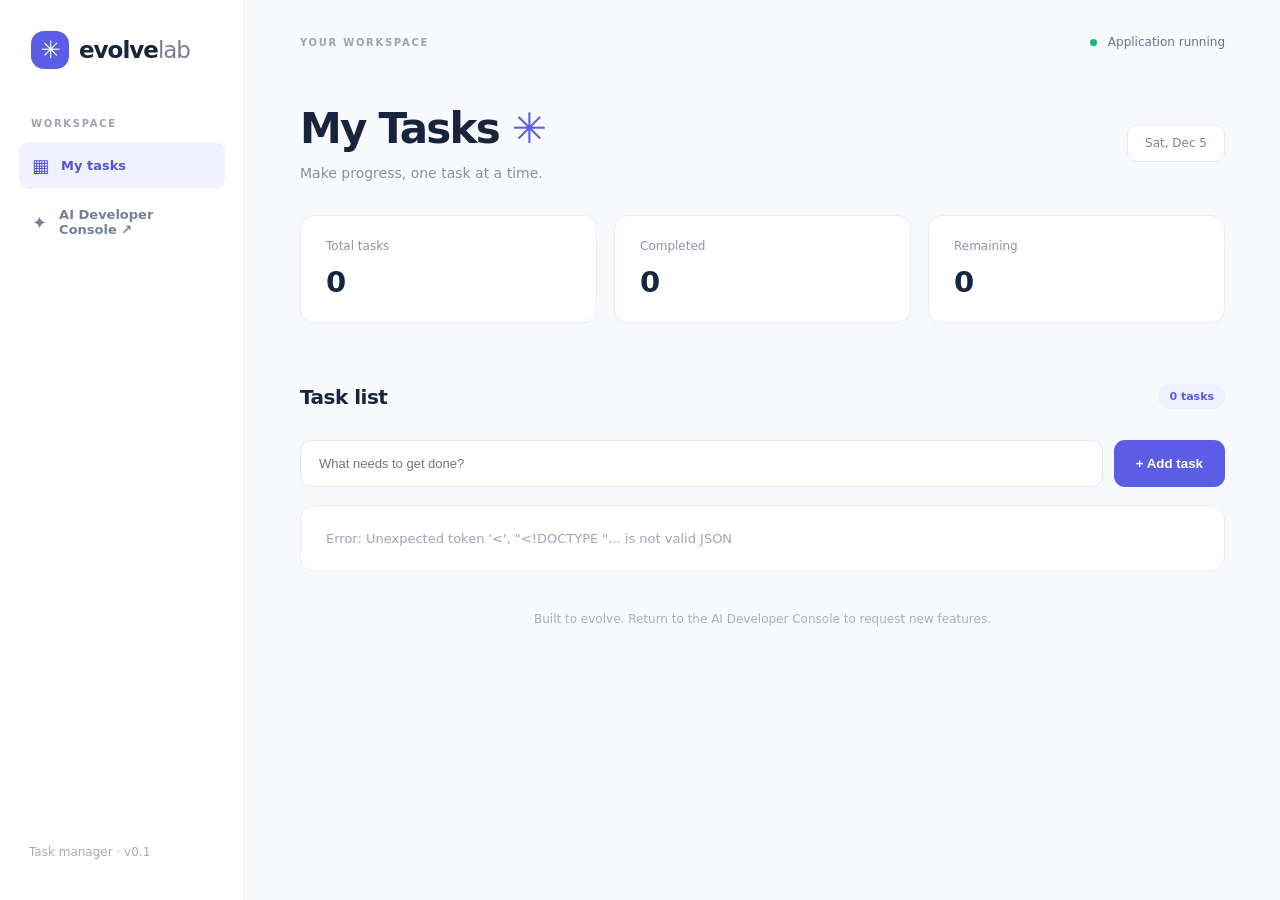
==== managed_app/index.html @ d0102de4 "Track managed application source files directly" ====
<!DOCTYPE html><html lang="en"><head><meta charset="utf-8"><meta name="viewport" content="width=device-width, initial-scale=1"><title>Tasks — Evolve Lab</title><link rel="stylesheet" href="styles.css"></head><body><div class="app-shell"><aside class="sidebar"><div class="brand"><span class="brand-icon">✳</span><span>evolve<span class="thin">lab</span></span></div><div class="side-label">WORKSPACE</div><a class="nav active" href="#"><span>▦</span> My tasks</a><a class="nav" href="/" target="_top"><span>✦</span> AI Developer Console ↗</a><div class="sidebar-foot">Task manager · v0.1</div></aside><main class="main"><div class="topline"><span class="eyebrow">YOUR WORKSPACE</span><span class="status"><span class="dot"></span> Application running</span></div><div class="hero"><div><h1>My Tasks <span class="emoji">✳</span></h1><p>Make progress, one task at a time.</p></div><div class="date-badge" id="today"></div></div><div class="stats"><div class="stat"><span>Total tasks</span><strong id="total">0</strong></div><div class="stat"><span>Completed</span><strong id="completed">0</strong></div><div class="stat"><span>Remaining</span><strong id="remaining">0</strong></div></div><section class="task-section"><div class="section-heading"><h2>Task list</h2><span id="count-badge">0 tasks</span></div><form id="add-form" class="add-form"><input id="title-input" aria-label="New task" placeholder="What needs to get done?" maxlength="140" required><button type="submit">+ Add task</button></form><div id="tasks" class="task-list"><div class="empty">Loading tasks…</div></div></section><div class="footer-note">Built to evolve. Return to the AI Developer Console to request new features.</div></main></div><script src="app.js"></script></body></html>
---- managed_app/styles.css ----
:root{font-family:Inter,ui-sans-serif,system-ui,-apple-system,Segoe UI,sans-serif;color:#17263c;background:#f7f9fc;font-synthesis:none}*{box-sizing:border-box}body{margin:0}.app-shell{display:flex;min-height:100vh}.sidebar{width:245px;flex-shrink:0;padding:31px 19px;background:#fff;border-right:1px solid #e9edf3;display:flex;flex-direction:column}.brand{font-weight:800;font-size:23px;letter-spacing:-1px;display:flex;align-items:center;gap:10px;padding:0 12px 49px}.brand-icon{background:#5b5de6;color:white;border-radius:13px;width:38px;height:38px;display:grid;place-items:center;font-size:24px}.thin{font-weight:400;color:#777f90}.side-label,.eyebrow{font-size:10px;font-weight:800;letter-spacing:1.7px;color:#9aa4b2}.side-label{padding:0 12px 13px}.nav{padding:13px 13px;text-decoration:none;color:#748195;font-size:13px;font-weight:650;border-radius:11px;display:flex;gap:12px;align-items:center;margin-bottom:5px}.nav span{font-size:18px}.nav.active{background:#f0f0ff;color:#5354d6}.sidebar-foot{margin-top:auto;color:#a2acb8;font-size:12px;padding:10px}.main{flex:1;max-width:1150px;margin:0 auto;padding:35px 55px}.topline,.hero,.section-heading{display:flex;align-items:center;justify-content:space-between}.status{font-size:12px;color:#65758b}.dot{display:inline-block;width:7px;height:7px;border-radius:50%;background:#19b477;margin-right:7px}.hero{margin-top:55px;margin-bottom:34px}.hero h1{font-size:42px;letter-spacing:-1.8px;margin:0;color:#17243b}.emoji{color:#5b5de6}.hero p{color:#8490a3;margin:12px 0 0;font-size:14px}.date-badge{border:1px solid #e5e9f1;padding:11px 17px;color:#78859a;border-radius:10px;background:#fff;font-size:12px}.stats{display:grid;grid-template-columns:repeat(3,1fr);gap:17px}.stat{background:#fff;border:1px solid #e9edf3;border-radius:14px;padding:23px 25px;box-shadow:0 5px 20px #17263c05}.stat span{display:block;color:#8a95a6;font-size:12px;margin-bottom:12px}.stat strong{font-size:29px;letter-spacing:-1px}.task-section{margin-top:45px}.section-heading h2{font-size:20px;letter-spacing:-.5px}.section-heading span{background:#eeefff;color:#5b5de6;border-radius:30px;padding:6px 11px;font-size:11px;font-weight:700}.add-form{display:flex;gap:11px;margin-top:15px}.add-form input{flex:1;padding:15px 18px;min-width:0;border-radius:11px;border:1px solid #e3e8f0;outline:none;font-size:13px;background:#fff}.add-form input:focus{border-color:#888af4}.add-form button{padding:0 22px;border-radius:11px;background:#5b5de6;color:#fff;border:0;font-weight:700;cursor:pointer}.task-list{margin-top:18px;background:#fff;border:1px solid #e9edf3;border-radius:14px;overflow:hidden}.task-row{padding:19px 21px;display:flex;align-items:center;gap:14px;border-bottom:1px solid #f0f2f6}.task-row:last-child{border-bottom:0}.checkbox{cursor:pointer;width:22px;height:22px;border:1.5px solid #d2d9e4;border-radius:7px;background:#fff;color:white;font-size:13px}.checkbox.checked{background:#6467dc;border-color:#6467dc}.task-title{flex:1;font-size:13px;font-weight:550}.done .task-title{text-decoration:line-through;color:#a9b1bf}.delete{border:0;background:transparent;font-size:22px;color:#b4bdcb;cursor:pointer}.delete:hover{color:#e24e6a}.empty{padding:25px;color:#9ba6b6;font-size:13px}.footer-note{margin-top:40px;text-align:center;font-size:12px;color:#a7afbf}@media(max-width:700px){.sidebar{width:64px;padding:22px 7px}.brand{font-size:0;padding:0 4px 40px}.brand-icon{font-size:23px}.side-label,.nav{font-size:0}.nav span{font-size:20px}.sidebar-foot{display:none}.main{padding:28px 20px}.hero{margin-top:40px}.hero h1{font-size:34px}.date-badge{display:none}.stats{gap:8px}.stat{padding:18px 12px}.stat strong{font-size:24px}.add-form button{padding:0 12px}}
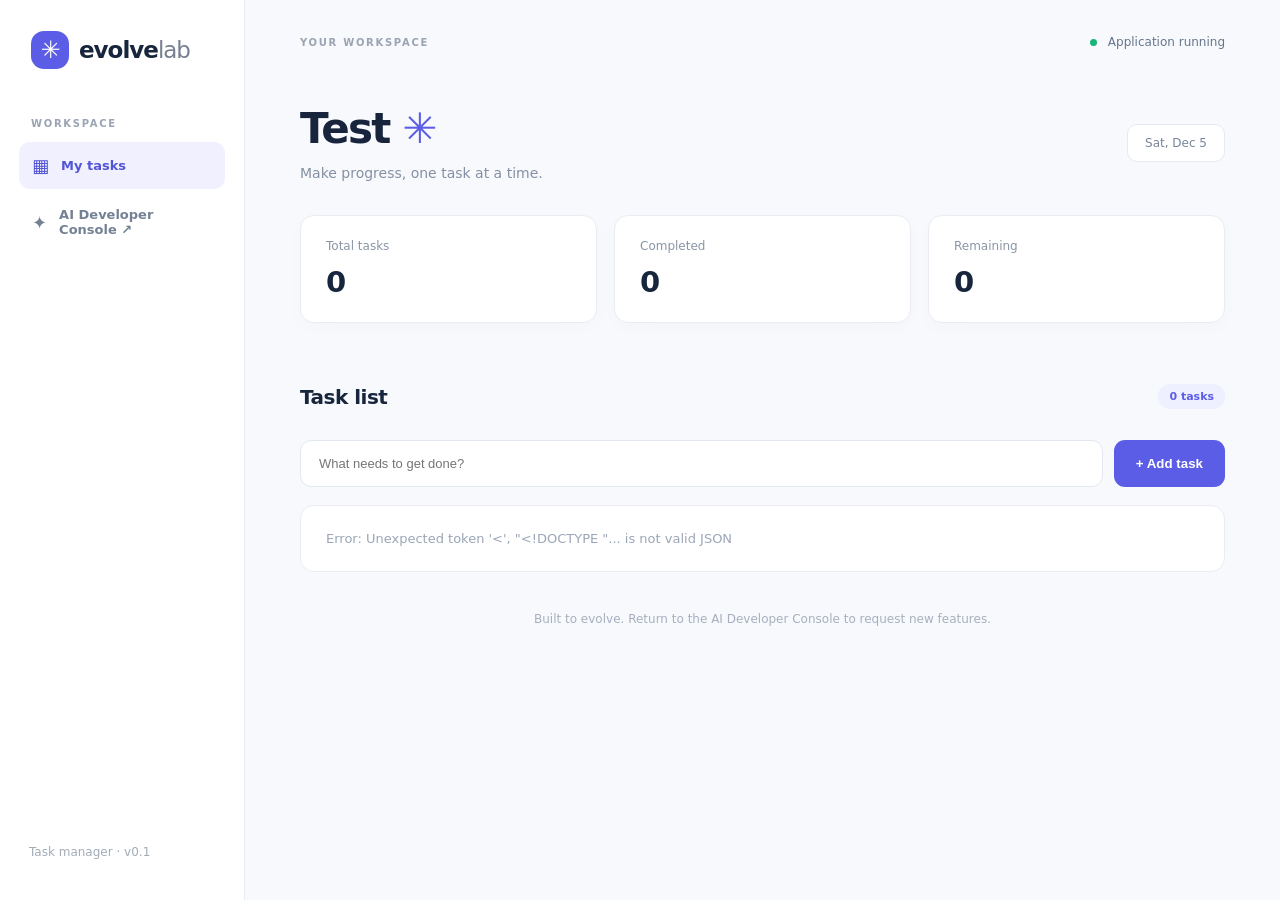
==== commit 670d0ae2: "Change task heading from My Tasks to Test" ====
--- a/managed_app/index.html
+++ b/managed_app/index.html
@@ -1 +1 @@
-<!DOCTYPE html><html lang="en"><head><meta charset="utf-8"><meta name="viewport" content="width=device-width, initial-scale=1"><title>Tasks — Evolve Lab</title><link rel="stylesheet" href="styles.css"></head><body><div class="app-shell"><aside class="sidebar"><div class="brand"><span class="brand-icon">✳</span><span>evolve<span class="thin">lab</span></span></div><div class="side-label">WORKSPACE</div><a class="nav active" href="#"><span>▦</span> My tasks</a><a class="nav" href="/" target="_top"><span>✦</span> AI Developer Console ↗</a><div class="sidebar-foot">Task manager · v0.1</div></aside><main class="main"><div class="topline"><span class="eyebrow">YOUR WORKSPACE</span><span class="status"><span class="dot"></span> Application running</span></div><div class="hero"><div><h1>My Tasks <span class="emoji">✳</span></h1><p>Make progress, one task at a time.</p></div><div class="date-badge" id="today"></div></div><div class="stats"><div class="stat"><span>Total tasks</span><strong id="total">0</strong></div><div class="stat"><span>Completed</span><strong id="completed">0</strong></div><div class="stat"><span>Remaining</span><strong id="remaining">0</strong></div></div><section class="task-section"><div class="section-heading"><h2>Task list</h2><span id="count-badge">0 tasks</span></div><form id="add-form" class="add-form"><input id="title-input" aria-label="New task" placeholder="What needs to get done?" maxlength="140" required><button type="submit">+ Add task</button></form><div id="tasks" class="task-list"><div class="empty">Loading tasks…</div></div></section><div class="footer-note">Built to evolve. Return to the AI Developer Console to request new features.</div></main></div><script src="app.js"></script></body></html>
+<!DOCTYPE html><html lang="en"><head><meta charset="utf-8"><meta name="viewport" content="width=device-width, initial-scale=1"><title>Tasks — Evolve Lab</title><link rel="stylesheet" href="styles.css"></head><body><div class="app-shell"><aside class="sidebar"><div class="brand"><span class="brand-icon">✳</span><span>evolve<span class="thin">lab</span></span></div><div class="side-label">WORKSPACE</div><a class="nav active" href="#"><span>▦</span> My tasks</a><a class="nav" href="/" target="_top"><span>✦</span> AI Developer Console ↗</a><div class="sidebar-foot">Task manager · v0.1</div></aside><main class="main"><div class="topline"><span class="eyebrow">YOUR WORKSPACE</span><span class="status"><span class="dot"></span> Application running</span></div><div class="hero"><div><h1>Test <span class="emoji">✳</span></h1><p>Make progress, one task at a time.</p></div><div class="date-badge" id="today"></div></div><div class="stats"><div class="stat"><span>Total tasks</span><strong id="total">0</strong></div><div class="stat"><span>Completed</span><strong id="completed">0</strong></div><div class="stat"><span>Remaining</span><strong id="remaining">0</strong></div></div><section class="task-section"><div class="section-heading"><h2>Task list</h2><span id="count-badge">0 tasks</span></div><form id="add-form" class="add-form"><input id="title-input" aria-label="New task" placeholder="What needs to get done?" maxlength="140" required><button type="submit">+ Add task</button></form><div id="tasks" class="task-list"><div class="empty">Loading tasks…</div></div></section><div class="footer-note">Built to evolve. Return to the AI Developer Console to request new features.</div></main></div><script src="app.js"></script></body></html>
